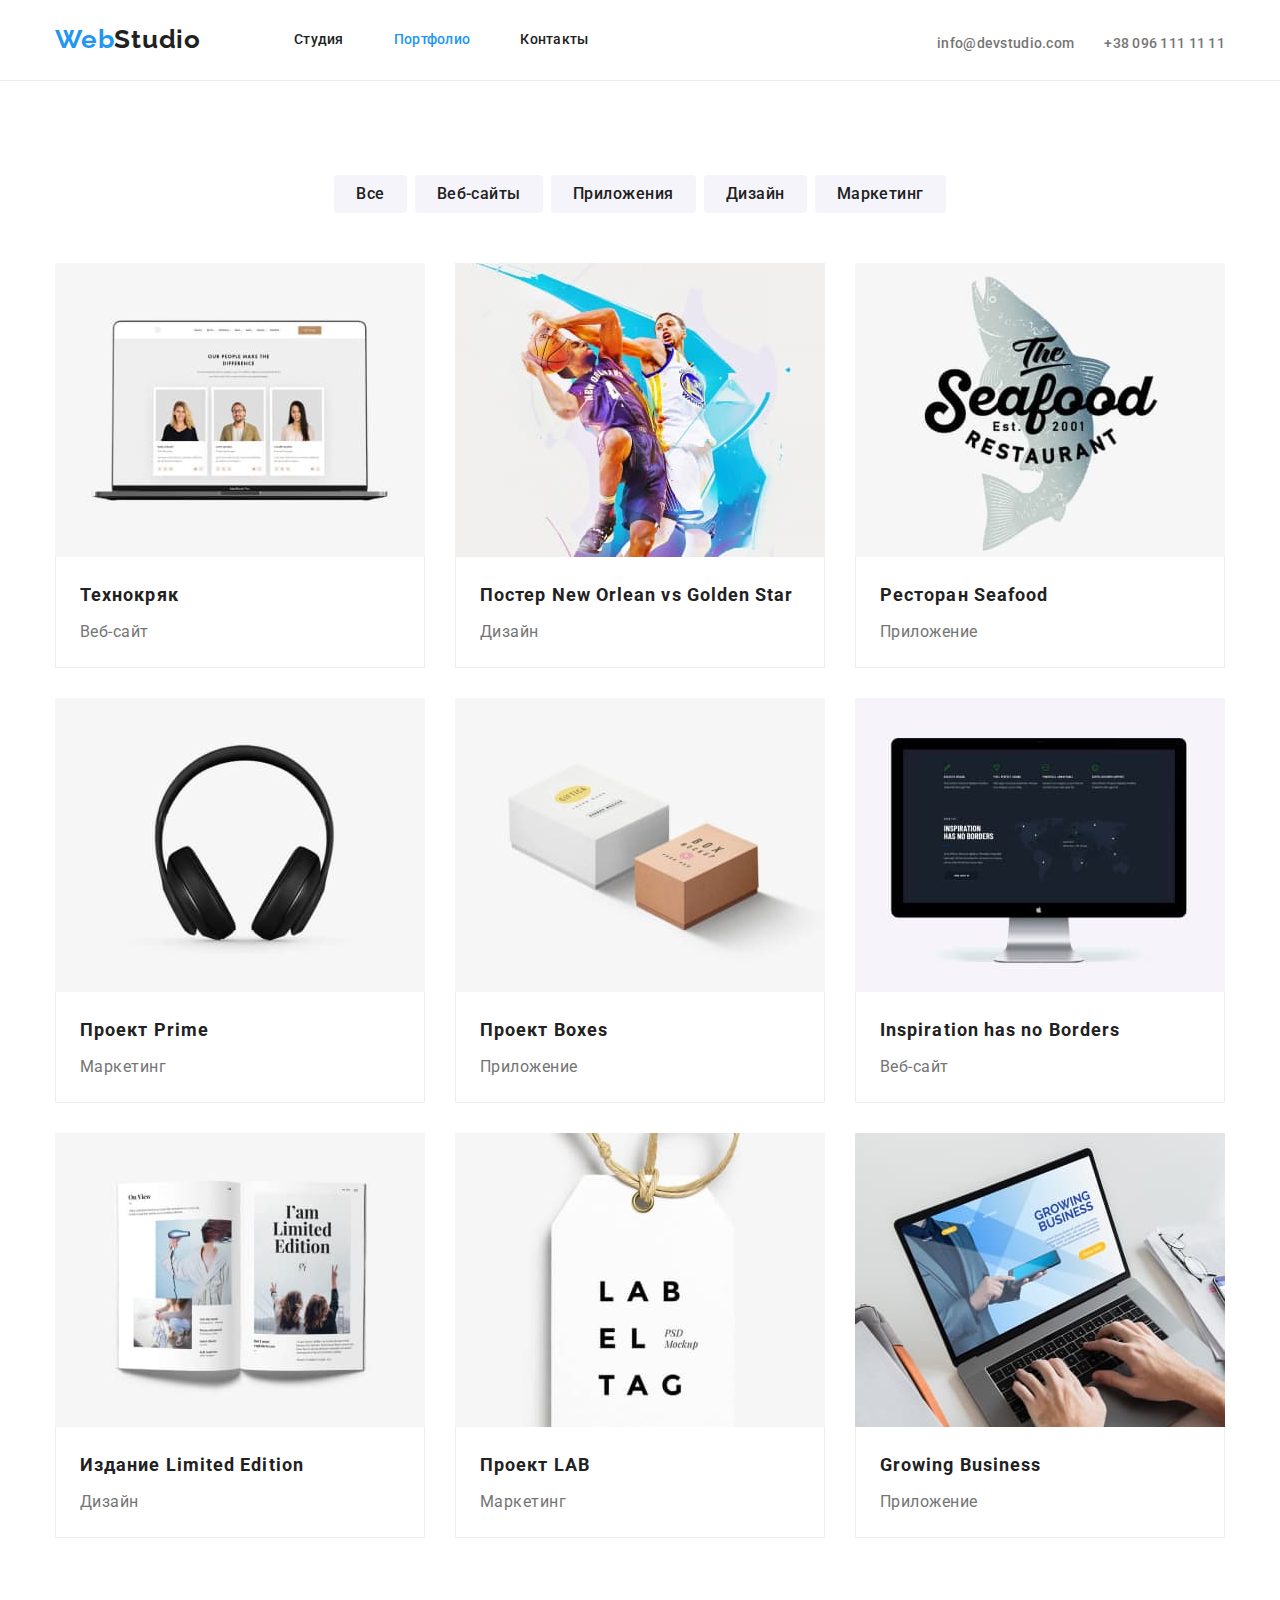
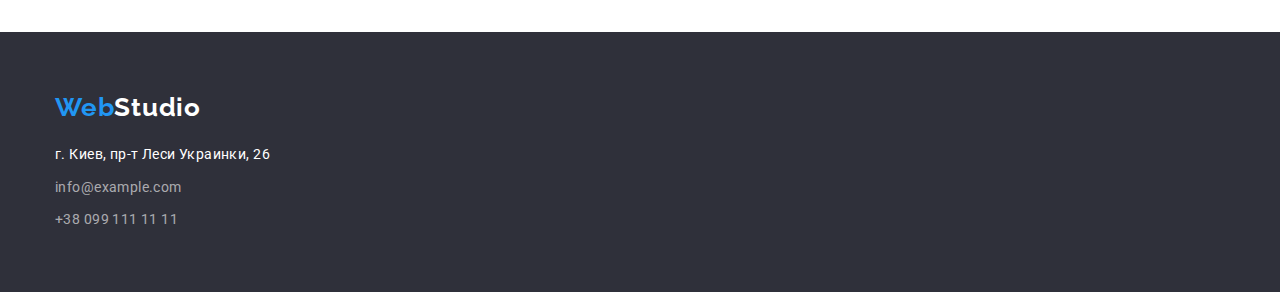
==== portfolio.html @ 8a0d707d "добавляет исходные файлы" ====
<!DOCTYPE html>
<html lang="ru">
  <head>
    <meta charset="UTF-8" />
    <meta http-equiv="X-UA-Compatible" content="IE=edge" />
    <meta name="viewport" content="width=device-width, initial-scale=1.0" />
    <title>WebStudio - Portfolio</title>
    <link
      rel="stylesheet"
      href="https://cdnjs.cloudflare.com/ajax/libs/modern-normalize/1.1.0/modern-normalize.css"
      integrity="sha512-Y0MM+V6ymRKN2zStTqzQ227DWhhp4Mzdo6gnlRnuaNCbc+YN/ZH0sBCLTM4M0oSy9c9VKiCvd4Jk44aCLrNS5Q=="
      crossorigin="anonymous"
      referrerpolicy="no-referrer"
    />
    <link rel="preconnect" href="https://fonts.gstatic.com" />
    <link
      href="https://fonts.googleapis.com/css2?family=Raleway:wght@700&family=Roboto:wght@400;500;700;900&display=swap"
      rel="stylesheet"
    />
    <link rel="stylesheet" href="./css/styles.css" />
  </head>
  <body>
    <!--HEADER-->
    <header class="header">
      <div class="header-section container">
        <nav class="navigation">
          <div class="nav-container">
            <a class="logo" href="./">
              <span class="logo-icon-color" lang="en">Web</span>Studio</a
            >
            <ul class="menu">
              <div class="menu-section">
                <li class="menu-item">
                  <a class="menu-link" href="./">Студия</a>
                </li>
                <li class="menu-item">
                  <a class="menu-link current" href="./portfolio.html"
                    >Портфолио</a
                  >
                </li>
                <li class="menu-item">
                  <a class="menu-link" href="">Контакты</a>
                </li>
              </div>
            </ul>
          </div>
        </nav>
        <ul class="info-list">
          <li class="info-point">
            <a class="mail-link" href="mailto:info@devstudio.com"
              >info@devstudio.com</a
            >
          </li>
          <li class="info-point">
            <a class="tel-link" href="tel:+380961111111">+38 096 111 11 11</a>
          </li>
        </ul>
      </div>
    </header>

    <main>
      <div class="portfolio-section section">
        <div class="portfolio-container container">
          <h1 class="visually-hidden">Галерея проектов</h1>

          <!-- КНОПКИ ФИЛЬТРА ПРОЕКТОВ ПОРТФОЛИО-->

          <ul class="filter-list">
            <div class="filter-section">
              <li class="filter-point">
                <button class="filter-button" type="button">Все</button>
              </li>
              <li class="filter-point">
                <button class="filter-button" type="button">Веб-сайты</button>
              </li>
              <li class="filter-point">
                <button class="filter-button" type="button">Приложения</button>
              </li>
              <li class="filter-point">
                <button class="filter-button" type="button">Дизайн</button>
              </li>
              <li class="filter-point">
                <button class="filter-button" type="button">Маркетинг</button>
              </li>
            </div>
          </ul>

          <!--СПИСОК ПРОЕКТОВ ПОРТФОЛИО-->
          <div class="portfolio">
            <ul class="portfolio-list">
              <li class="portfolio-point">
                <a href="">
                  <img
                    src="./images/portfolio/project-technokryak.jpg"
                    alt="проэкт технокряк"
                    width="370"
                    height="294"
                  />
                  <div class="project-info">
                    <h2 class="portfolio-project">Технокряк</h2>
                    <p class="project-description">Веб-сайт</p>
                  </div>
                </a>
              </li>
              <li class="portfolio-point">
                <a href="">
                  <img
                    src="./images/portfolio/new-orleans-and-golden-star.jpg"
                    alt="проэкт постера"
                    width="370"
                    height="294"
                  />
                  <div class="project-info">
                    <h2 class="portfolio-project">
                      Постер New Orlean vs Golden Star
                    </h2>
                    <p class="project-description">Дизайн</p>
                  </div>
                </a>
              </li>
              <li class="portfolio-point">
                <a href="">
                  <img
                    src="./images/portfolio/seafood-restaurant.jpg"
                    alt="рыбный ресторан"
                    width="370"
                    height="294"
                  />
                  <div class="project-info">
                    <h2 class="portfolio-project">Ресторан Seafood</h2>
                    <p class="project-description">Приложение</p>
                  </div>
                </a>
              </li>
              <li class="portfolio-point">
                <a href="">
                  <img
                    src="./images/portfolio/project-prime.jpg"
                    alt="маркетинговый проект"
                    width="370"
                    height="294"
                  />
                  <div class="project-info">
                    <h2 class="portfolio-project">Проект Prime</h2>
                    <p class="project-description">Маркетинг</p>
                  </div>
                </a>
              </li>
              <li class="portfolio-point">
                <a href="">
                  <img
                    src="./images/portfolio/project-boxes.jpg"
                    alt="проект Boxes"
                    width="370"
                    height="294"
                  />
                  <div class="project-info">
                    <h2 class="portfolio-project">Проект Boxes</h2>
                    <p class="project-description">Приложение</p>
                  </div>
                </a>
              </li>
              <li class="portfolio-point">
                <a href="">
                  <img
                    src="./images/portfolio/project-nspiration-has-no-borders.jpg"
                    alt="веб-сайт"
                    width="370"
                    height="294"
                  />
                  <div class="project-info">
                    <h2 class="portfolio-project">
                      Inspiration has no Borders
                    </h2>
                    <p class="project-description">Веб-сайт</p>
                  </div>
                </a>
              </li>
              <li class="portfolio-point">
                <a href="">
                  <img
                    src="./images/portfolio/project-limited-edition.jpg"
                    alt="проект дизайна журнала"
                    width="370"
                    height="294"
                  />
                  <div class="project-info">
                    <h2 class="portfolio-project">Издание Limited Edition</h2>
                    <p class="project-description">Дизайн</p>
                  </div>
                </a>
              </li>
              <li class="portfolio-point">
                <a href="">
                  <img
                    src="./images/portfolio/project-lab.jpg"
                    alt="проект LAB"
                    width="370"
                    height="294"
                  />
                  <div class="project-info">
                    <h2 class="portfolio-project">Проект LAB</h2>
                    <p class="project-description">Маркетинг</p>
                  </div>
                </a>
              </li>
              <li class="portfolio-point">
                <a href="">
                  <img
                    src="./images/portfolio/project-growing-business.jpg"
                    alt="приложение"
                    width="370"
                    height="294"
                  />
                  <div class="project-info">
                    <h2 class="portfolio-project">Growing Business</h2>
                    <p class="project-description">Приложение</p>
                  </div>
                </a>
              </li>
            </ul>
          </div>
        </div>
      </div>
    </main>

    <!--FOOTER-->
    <footer class="footer footer-section">
      <div class="container footer-container">
        <a class="logo logo-footer" href="./"
          ><span class="logo-icon-color" lang="en">Web</span
          ><span class="logo-icon-right" lang="en">Studio</span></a
        >
        <address class="adress">
          <ul class="adress-list">
            <li class="footer-location">
              <a
                class="location-link"
                href="https://goo.gl/maps/LH7wRKLAsP6Fqup57"
                target="_blank"
                rel="noopener, noreferrer"
                >г. Киев, пр-т Леси Украинки, 26</a
              >
            </li>
            <li>
              <a class="footer-mail" href="mailto:info@example.com"
                >info@example.com</a
              >
            </li>
            <li>
              <a class="footer-tel" href="tel:+380991111111"
                >+38 099 111 11 11</a
              >
            </li>
          </ul>
        </address>
      </div>
    </footer>
  </body>
</html>
---- css/styles.css ----
:root {
  --main-font: "Roboto", sans-serif;
  --secondary-font: "Raleway", sans-serif;
  --font-weight-main: 500;
  --font-weight-secondary: bold;
  --font-weight-p: 400;
  --font-weight-member: 500;

  --logo-icon-color-left: #2196f3;
  --logo-icon-color-right: #ffffff;
  --accent-color: #2196f3;
  --footer-accent-color: #ffffff;
  --main-font-color: #212121;
  --header-info-color: #757575;
  --hero-background-color: #2f303a;
  --hero-header-color: #ffffff;
  --hero-btn-color: #ffffff;
  --hero-btn-back-color: #2196f3;
  --description-color: #757575;
  --team-back-color: #f5f4fa;
  --footer-back-color: #2f303a;
  --location-link-color: #ffffff;
  --filter-accent-background-color: #2196f3;
  --filter-accent-font-color: #ffffff;
  --footer-main-color: rgba(255, 255, 255, 0.6);
}

/* СБРОС СТИЛЕЙ */

h1,
h2,
h3,
h4,
h5,
h6,
p {
  margin-top: 0;
  margin-bottom: 0;
}

ol,
ul {
  padding-top: 0;
  padding-bottom: 0;
  padding-left: 0;
  margin: 0 0;
}

img {
  display: block;
}

/* СБРОС СТИЛЕЙ END */

body {
  font-family: var(--main-font);
  font-weight: var(--font-weight-main);
  font-size: 14px;
  color: var(--main-font-color);
}

a {
  text-decoration: none;
  font-style: normal;
  color: var(--main-font-color);
}

li {
  list-style-type: none;
}

/* УТИЛИТЫ */

.visually-hidden {
  position: absolute;
  clip: rect(0 0 0 0);
  width: 1px;
  height: 1px;
  margin: -1px;
}

/* INDEX.HTML */
/* HEADER */

.container {
  margin: 0 auto;
  width: 1200px;
  padding-left: 15px;
  padding-right: 15px;
}

.section {
  padding-top: 94px;
  padding-bottom: 94px;
}

.footer-section {
  padding-top: 60px;
  padding-bottom: 60px;
}

/* УТИЛИТЫ END */

/* HEADER SECTION */

.header {
  border-bottom: 1px solid #ececec;
}

.header-section {
  display: flex;
  margin-left: auto;
  margin-right: auto;
  align-items: baseline;
}

.nav-container {
  display: flex;
  align-items: center;
}

.info-list {
  display: flex;
  margin-left: auto;
}

.info-point:not(:last-child) {
  margin-right: 30px;
}

.logo {
  font-family: var(--secondary-font);
  font-family: Raleway;
  font-weight: var(--font-weight-secondary);
  font-size: 26px;
  line-height: 1.19;
  letter-spacing: 0.03em;
  color: var(--main-font-color);
  text-decoration: none;

  margin-right: 93px;
  padding-top: 24px;
  padding-bottom: 25px;
}

.logo-icon-color {
  color: var(--logo-icon-color-left);
}

.menu {
  display: flex;
}

.menu-section {
  display: flex;
  width: 294px;
}

.menu-link {
  line-height: 1.14;
  letter-spacing: 0.02em;
  color: #212121;

  padding-top: 32px;
  padding-bottom: 32px;
}

.menu-item:not(:last-child) {
  margin-right: 50px;
}

.menu-link.current {
  color: var(--accent-color);
}

.menu-link:hover,
.menu-link:focus {
  color: var(--accent-color);
}

.mail-link {
  line-height: 1.14;
  letter-spacing: 0.02em;
  color: var(--header-info-color);

  padding-top: 32px;
  padding-bottom: 32px;
}
.tel-link {
  line-height: 1.14;
  letter-spacing: 0.02em;
  color: var(--header-info-color);

  padding-top: 32px;
  padding-bottom: 32px;
}
.mail-link:hover,
.tel-link:hover {
  color: var(--accent-color);
}
.mail-link:focus,
.tel-link:focus {
  color: var(--accent-color);
}
/* HEADER END */

/* HERO */
.hero {
  padding-top: 200px;
  padding-bottom: 200px;
  background-color: var(--hero-background-color);
}

.hero-section {
  display: flex;
  flex-direction: column;

  align-items: center;
  justify-content: center;
}

.hero-header {
  display: inline-block;
  font-family: var(--main-font);
  font-weight: 900;
  font-size: 44px;
  line-height: 1.36;

  margin-right: 452px;
  margin-left: 452px;
  margin-bottom: 30px;
  width: 696px;

  text-align: center;
  letter-spacing: 0.06em;
  text-transform: uppercase;
  color: var(--hero-header-color);
}

.hero-button {
  display: inline-block;
  width: 200px;
  padding-top: 10px;
  padding-right: 10px;
  padding-bottom: 10px;
  padding-left: 10px;

  border: 0px;
  border-radius: 4px;
  box-shadow: 0px 4px 4px rgba(0, 0, 0, 0.15);

  font-weight: var(--font-weight-secondary);
  font-size: 16px;
  line-height: 1.87;
  letter-spacing: 0.06em;
  background-color: var(--hero-btn-back-color);
  color: var(--hero-btn-color);
  cursor: pointer;
}
/* HERO END */

/* OUR QUALITIES */

.qualities {
  display: flex;
}

.qualities-list {
  display: flex;
}

.qualities-point:not(last-child) {
  margin-right: 30px;
}
.qualities-point {
  display: block;
  width: 270px;
}

.qualities-name {
  display: inline-block;
  margin-bottom: 9px;

  font-size: 14px;
  font-weight: var(--font-weight-secondary);
  line-height: 1.14;
  letter-spacing: 0.03em;
  text-transform: uppercase;
  color: var(--main-font-color);
}

.qualities-description {
  font-size: 14px;
  font-weight: var(--font-weight-p);
  line-height: 1.71;
  letter-spacing: 0.03em;
  color: var(--description-color);
}
/* OUR QUALITIES END */

/* TASKS */

.tasks-section {
  display: flex;
  flex-direction: column;
  padding-top: 0;
}

.tasks-header {
  display: block;
  margin-left: auto;
  margin-right: auto;
  margin-bottom: 50px;
}

.tasks-point {
  display: block;
}

.tasks-point:not(:last-child) {
  margin-right: 30px;
}

.tasks-list {
  display: flex;
}

.tasks-header {
  font-weight: var(--font-weight-secondary);
  font-size: 36px;
  line-height: 1.16;
  text-align: center;
  letter-spacing: 0.03em;
  color: var(--main-font-color);
}
/* TASKS END */

/* TEAM */
.team-list {
  display: flex;
}

.team-point {
  display: block;
  box-shadow: 0px 1px 3px rgba(0, 0, 0, 0.12), 0px 1px 1px rgba(0, 0, 0, 0.14),
    0px 2px 1px rgba(0, 0, 0, 0.2);
  border-radius: 0px 0px 4px 4px;
}

.team-point:not(last-child) {
  margin-right: 30px;
}

.team {
  background: var(--team-back-color);
}

.team-section {
  display: flex;
  flex-direction: column;
}

.team-header {
  display: inline-block;
  margin-bottom: 50px;

  font-weight: var(--font-weight-secondary);
  font-size: 36px;
  line-height: 1.16;
  text-align: center;
  letter-spacing: 0.03em;
  color: var(--main-font-color);
}

.member-box {
  display: flex;
  flex-direction: column;
  padding-top: 30px;
  padding-bottom: 30px;
}

.team-member {
  display: inline-block;

  font-size: 16px;
  font-weight: var(--font-weight-member);
  line-height: 1.18;
  text-align: center;
  letter-spacing: 0.03em;
}

.member-description {
  display: inline-block;
  margin-top: 10px;

  font-weight: 400;
  font-size: 16px;
  line-height: 1.18;
  text-align: center;
  letter-spacing: 0.03em;
  color: var(--description-color);
}
/* TEAM END */

/* FOOTER */

.footer-container {
  display: flex;
  flex-direction: column;
}

.footer {
  background-color: var(--footer-back-color);
}

.logo-footer {
  width: 145px;
  padding-top: 0;
  padding-bottom: 0;
  margin-right: 0;
  margin-bottom: 20px;
}

.logo-icon-right {
  color: var(--logo-icon-color-right);
}

.location-link {
  font-weight: 400;
  font-style: normal;
  line-height: 1.71;
  letter-spacing: 0.03em;
  color: var(--location-link-color);
}

.location-link:hover,
.location-link:focus {
  color: var(--accent-color);
}

.footer-mail,
.footer-tel {
  font-weight: 400;
  line-height: 1.71;
  letter-spacing: 0.03em;
  color: var(--footer-main-color);
}
.footer-mail:hover,
.footer-tel:hover,
.footer-mail:focus,
.footer-tel:focus {
  color: var(--footer-accent-color);
}

.adress li:not(:last-child) {
  margin-bottom: 9px;
  margin-right: auto;
}
/* FOOER END */

/* PORTFOLIO */

/* PORTFOLIO FILTER */

.filter-section {
  display: flex;
  justify-content: center;
  margin-top: 0;
  margin-bottom: 50px;
  margin-left: auto;
  margin-right: auto;
}

.filter-section .filter-point:not(:last-child) {
  margin-right: 8px;
}

.filter-point:not(:last-child) {
  margin-right: 8px;
}

.filter-button {
  font-family: inherit;
  font-size: 16px;
  font-weight: 500;
  line-height: 26px;
  text-align: center;
  letter-spacing: 0.03em;
  color: var(--main-font-color);
  cursor: pointer;

  background: #f5f4fa;
  border: none;
  border-radius: 4px;

  padding: 6px 22px 6px 22px;
}

.filter-button:hover,
.filter-button:focus {
  color: var(--filter-accent-font-color);
  background-color: var(--filter-accent-background-color);

  box-shadow: 0px 3px 1px rgba(0, 0, 0, 0.1), 0px 1px 2px rgba(0, 0, 0, 0.08),
    0px 2px 2px rgba(0, 0, 0, 0.12);
}
/* PORTFOLIO FILTER END */

/* PORTFOLIO ITEMS */

.portfolio-list {
  display: flex;
  flex-wrap: wrap;
  justify-content: center;
}

.portfolio-point {
  display: flex;
  flex-direction: column;
  align-items: center;
  width: 370px;
}

.portfolio-point:not(:nth-child(3n + 3)) {
  margin-right: 30px;
}

.portfolio-point:nth-last-child(n + 4) {
  margin-bottom: 30px;
}

.project-info {
  padding: 20px 24px;
  border-right: 1px solid #eeeeee;
  border-bottom: 1px solid #eeeeee;
  border-left: 1px solid #eeeeee;
}

.portfolio-project {
  margin-bottom: 4px;

  font-weight: var(--font-weight-secondary);
  font-size: 18px;
  line-height: 2;
  letter-spacing: 0.06em;
  color: var(--main-font-color);
}

.project-description {
  font-weight: 400;
  font-size: 16px;
  line-height: 1.87;
  letter-spacing: 0.03em;
  color: var(--description-color);
}
/* PORTFOLIO ITEMS END */
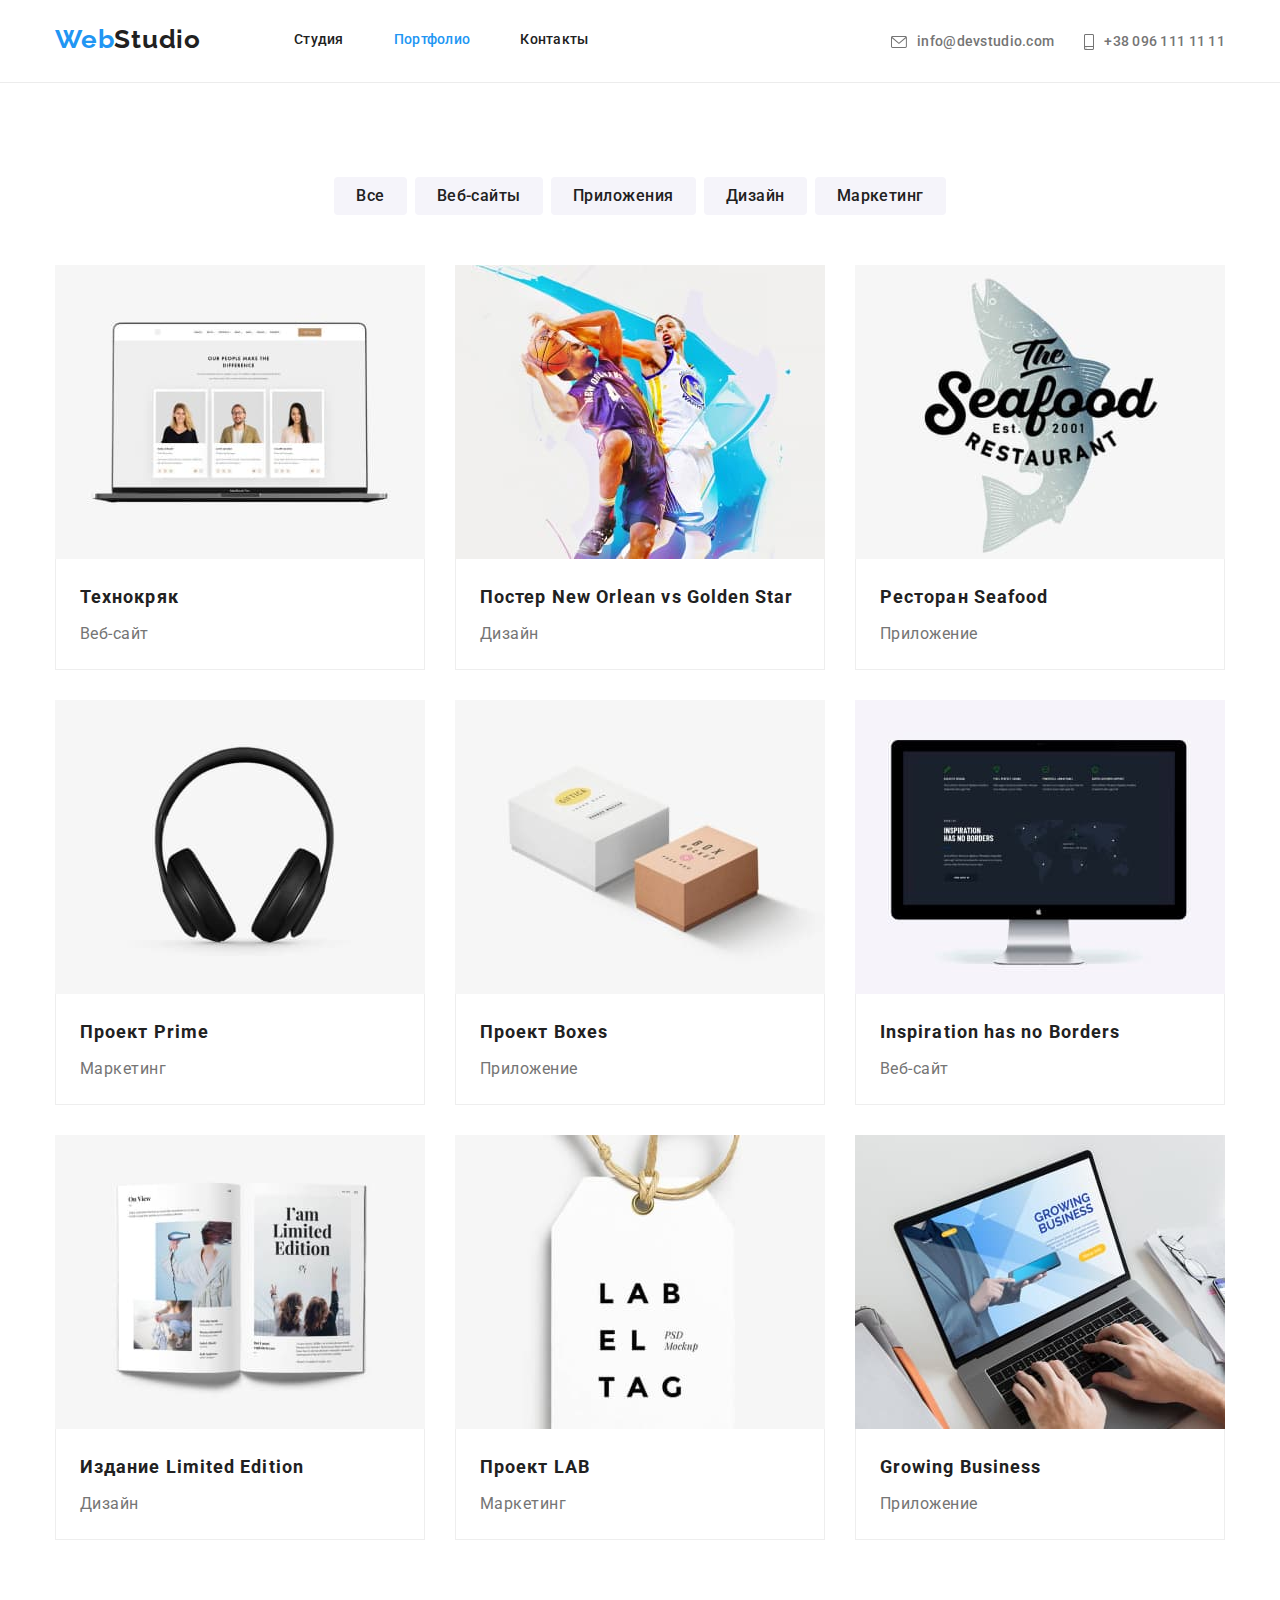
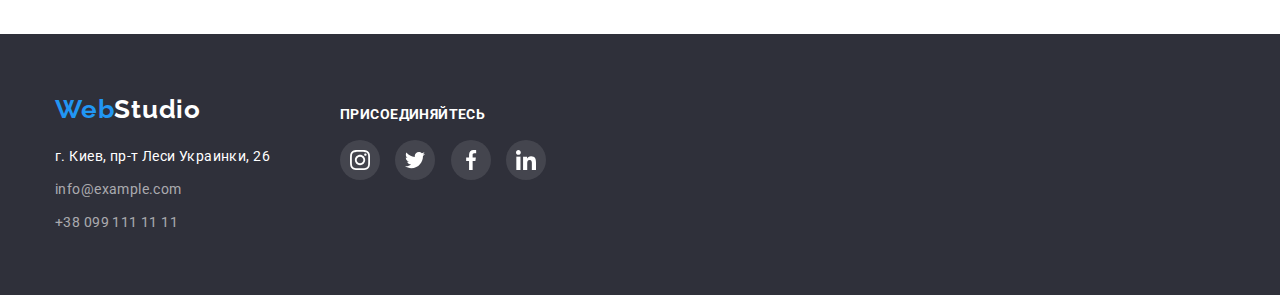
==== commit 5c065dc6: "размещает иконки в mail и tel" ====
--- a/portfolio.html
+++ b/portfolio.html
@@ -19,6 +19,7 @@
     />
     <link rel="stylesheet" href="./css/styles.css" />
   </head>
+
   <body>
     <!--HEADER-->
     <header class="header">
@@ -28,8 +29,8 @@
             <a class="logo" href="./">
               <span class="logo-icon-color" lang="en">Web</span>Studio</a
             >
-            <ul class="menu">
-              <div class="menu-section">
+            <div class="menu-section">
+              <ul class="menu">
                 <li class="menu-item">
                   <a class="menu-link" href="./">Студия</a>
                 </li>
@@ -41,18 +42,26 @@
                 <li class="menu-item">
                   <a class="menu-link" href="">Контакты</a>
                 </li>
-              </div>
-            </ul>
+              </ul>
+            </div>
           </div>
         </nav>
         <ul class="info-list">
           <li class="info-point">
-            <a class="mail-link" href="mailto:info@devstudio.com"
-              >info@devstudio.com</a
-            >
+            <a class="mail-link" href="mailto:info@devstudio.com">
+              <svg class="header-icon" width="16" height="12">
+                <use href="./images/icons.svg#icon-envelope"></use>
+              </svg>
+              info@devstudio.com
+            </a>
           </li>
           <li class="info-point">
-            <a class="tel-link" href="tel:+380961111111">+38 096 111 11 11</a>
+            <a class="tel-link" href="tel:+380961111111">
+              <svg class="header-icon" width="10" height="16">
+                <use href="./images/icons.svg#icon-smartphone"></use>
+              </svg>
+              +38 096 111 11 11
+            </a>
           </li>
         </ul>
       </div>
@@ -227,33 +236,68 @@
     <!--FOOTER-->
     <footer class="footer footer-section">
       <div class="container footer-container">
-        <a class="logo logo-footer" href="./"
-          ><span class="logo-icon-color" lang="en">Web</span
-          ><span class="logo-icon-right" lang="en">Studio</span></a
-        >
-        <address class="adress">
-          <ul class="adress-list">
-            <li class="footer-location">
-              <a
-                class="location-link"
-                href="https://goo.gl/maps/LH7wRKLAsP6Fqup57"
-                target="_blank"
-                rel="noopener, noreferrer"
-                >г. Киев, пр-т Леси Украинки, 26</a
-              >
+        <div class="footer-logo-adress-box">
+          <a class="logo logo-footer" href="./"
+            ><span class="logo-icon-color" lang="en">Web</span
+            ><span class="logo-icon-right" lang="en">Studio</span></a
+          >
+          <address class="adress">
+            <ul class="adress-list">
+              <li class="footer-location">
+                <a
+                  class="location-link"
+                  href="https://goo.gl/maps/LH7wRKLAsP6Fqup57"
+                  target="_blank"
+                  rel="noopener, noreferrer"
+                  >г. Киев, пр-т Леси Украинки, 26</a
+                >
+              </li>
+              <li>
+                <a class="footer-mail" href="mailto:info@example.com"
+                  >info@example.com</a
+                >
+              </li>
+              <li>
+                <a class="footer-tel" href="tel:+380991111111"
+                  >+38 099 111 11 11</a
+                >
+              </li>
+            </ul>
+          </address>
+        </div>
+        <div class="footer-social-container">
+          <p class="footer-social-p">Присоединяйтесь</p>
+          <ul class="social-list footer-social-list">
+            <li class="social-point">
+              <a class="social-link footer-social-link" href="">
+                <svg class="social-icon">
+                  <use href="./images/icons.svg#icon-instagram"></use>
+                </svg>
+              </a>
             </li>
-            <li>
-              <a class="footer-mail" href="mailto:info@example.com"
-                >info@example.com</a
-              >
+            <li class="social-point">
+              <a class="social-link footer-social-link" href="">
+                <svg class="social-icon">
+                  <use href="./images/icons.svg#icon-twitter"></use>
+                </svg>
+              </a>
             </li>
-            <li>
-              <a class="footer-tel" href="tel:+380991111111"
-                >+38 099 111 11 11</a
-              >
+            <li class="social-point">
+              <a class="social-link footer-social-link" href="">
+                <svg class="social-icon">
+                  <use href="./images/icons.svg#icon-facebook"></use>
+                </svg>
+              </a>
+            </li>
+            <li class="social-point">
+              <a class="social-link footer-social-link" href="">
+                <svg class="social-icon">
+                  <use href="./images/icons.svg#icon-linkedin"></use>
+                </svg>
+              </a>
             </li>
           </ul>
-        </address>
+        </div>
       </div>
     </footer>
   </body>
--- a/css/styles.css
+++ b/css/styles.css
@@ -6,6 +6,7 @@
   --font-weight-p: 400;
   --font-weight-member: 500;
 
+  --icon-fill-color: #afb1b8;
   --logo-icon-color-left: #2196f3;
   --logo-icon-color-right: #ffffff;
   --accent-color: #2196f3;
@@ -79,9 +80,6 @@
   margin: -1px;
 }
 
-/* INDEX.HTML */
-/* HEADER */
-
 .container {
   margin: 0 auto;
   width: 1200px;
@@ -95,8 +93,21 @@
 }
 
 .footer-section {
-  padding-top: 60px;
   padding-bottom: 60px;
+}
+
+.team-social-link {
+  background-color: transparent;
+  fill: #afb1b8;
+}
+
+.footer-social-link {
+  background-color: rgba(255, 255, 255, 0.1);
+  fill: #ffffff;
+}
+
+.footer-social-list {
+  margin-top: 20px;
 }
 
 /* УТИЛИТЫ END */
@@ -179,28 +190,45 @@
 }
 
 .mail-link {
+  display: flex;
+  align-items: center;
+
   line-height: 1.14;
   letter-spacing: 0.02em;
   color: var(--header-info-color);
 
+  fill: var(--header-info-color);
+
   padding-top: 32px;
   padding-bottom: 32px;
 }
+
 .tel-link {
+  display: flex;
+  align-items: center;
+
   line-height: 1.14;
   letter-spacing: 0.02em;
   color: var(--header-info-color);
 
+  fill: var(--header-info-color);
+
   padding-top: 32px;
   padding-bottom: 32px;
 }
 .mail-link:hover,
 .tel-link:hover {
   color: var(--accent-color);
+  fill: var(--accent-color);
 }
 .mail-link:focus,
 .tel-link:focus {
   color: var(--accent-color);
+  fill: var(--accent-color);
+}
+
+.header-icon {
+  margin-right: 10px;
 }
 /* HEADER END */
 
@@ -277,6 +305,21 @@
   width: 270px;
 }
 
+.qualities-icon-box {
+  display: flex;
+  align-items: center;
+  justify-content: center;
+  margin-bottom: 30px;
+  border-radius: 4px;
+  width: 270px;
+  height: 120px;
+
+  background-color: #f5f4fa;
+}
+
+.qualities-icon {
+}
+
 .qualities-name {
   display: inline-block;
   margin-bottom: 9px;
@@ -375,8 +418,44 @@
 .member-box {
   display: flex;
   flex-direction: column;
+  align-items: center;
   padding-top: 30px;
   padding-bottom: 30px;
+}
+
+.social-list {
+  display: flex;
+  justify-content: space-between;
+  align-items: center;
+  margin-top: 16px;
+  width: 206px;
+  height: 44px;
+}
+
+.social-point {
+  display: block;
+  width: 40px;
+  height: 40px;
+  border-radius: 50%;
+}
+
+.social-link {
+  display: flex;
+  justify-content: center;
+  align-items: center;
+  width: 100%;
+  height: 100%;
+  border-radius: 50%;
+}
+
+.social-link:focus,
+.social-link:hover {
+  background-color: var(--accent-color);
+  fill: #ffffff;
+}
+.social-icon {
+  width: 20px;
+  height: 20px;
 }
 
 .team-member {
@@ -402,11 +481,65 @@
 }
 /* TEAM END */
 
+/* CLIENTS */
+
+.clients-container {
+  display: flex;
+  flex-direction: column;
+}
+
+.clients-header {
+  align-self: center;
+  margin-bottom: 50px;
+
+  font-weight: var(--font-weight-secondary);
+  font-size: 36px;
+  line-height: 42px;
+  text-align: center;
+  letter-spacing: 0.03em;
+}
+
+.client-list {
+  display: flex;
+  justify-content: space-between;
+}
+
+.client-point {
+  width: 170px;
+  height: 92px;
+  border: 1px solid #afb1b8;
+  border-radius: 4px;
+}
+
+.client-point:hover,
+.client-point:focus {
+  border: 1px solid var(--accent-color);
+  border-radius: 4px;
+}
+
+.client-link {
+  display: flex;
+  justify-content: center;
+  align-items: center;
+  width: 100%;
+  height: 100%;
+}
+
+.client-icon {
+  fill: var(--icon-fill-color);
+}
+
+.client-link:hover .client-icon,
+.client-link:focus .client-icon {
+  fill: var(--accent-color);
+}
+
+/* CLIENTS END */
+
 /* FOOTER */
 
 .footer-container {
   display: flex;
-  flex-direction: column;
 }
 
 .footer {
@@ -456,7 +589,33 @@
   margin-bottom: 9px;
   margin-right: auto;
 }
-/* FOOER END */
+
+.footer-logo-adress-box {
+  display: flex;
+  flex-direction: column;
+  margin-top: 60px;
+}
+
+.footer-social-container {
+  display: flex;
+  flex-direction: column;
+  width: 206px;
+  height: 80px;
+  margin-top: 72px;
+  margin-left: 70px;
+}
+
+.footer-social-p {
+  font-weight: var(--font-weight-secondary);
+  font-size: 14px;
+  line-height: 16px;
+  letter-spacing: 0.03em;
+  text-transform: uppercase;
+
+  color: #ffffff;
+}
+
+/* FOOTER END */
 
 /* PORTFOLIO */
 
@@ -521,6 +680,11 @@
   width: 370px;
 }
 
+.portfolio-point:hover {
+  box-shadow: 0px 1px 1px rgba(0, 0, 0, 0.12), 0px 4px 4px rgba(0, 0, 0, 0.06),
+    1px 4px 6px rgba(0, 0, 0, 0.16);
+}
+
 .portfolio-point:not(:nth-child(3n + 3)) {
   margin-right: 30px;
 }
@@ -554,3 +718,5 @@
   color: var(--description-color);
 }
 /* PORTFOLIO ITEMS END */
+
+/* разобраться с иконками социальных сетей */
